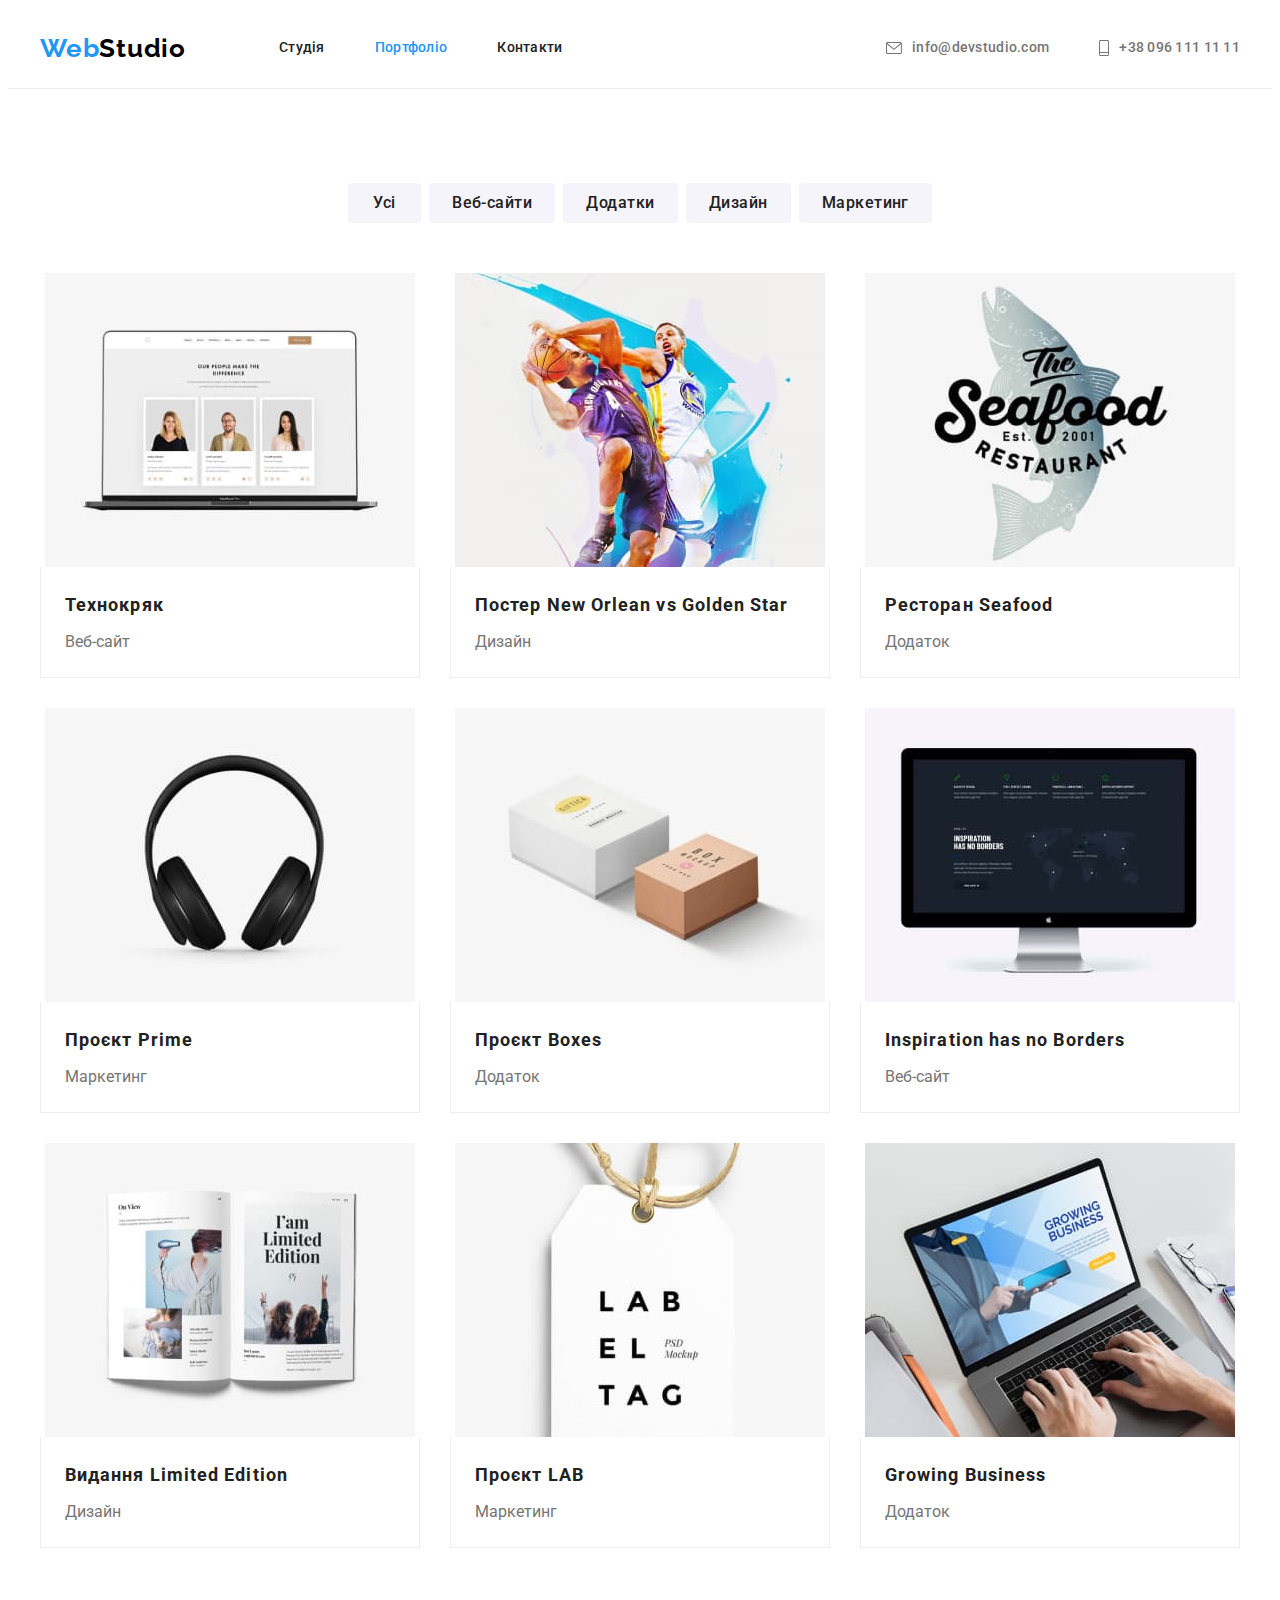
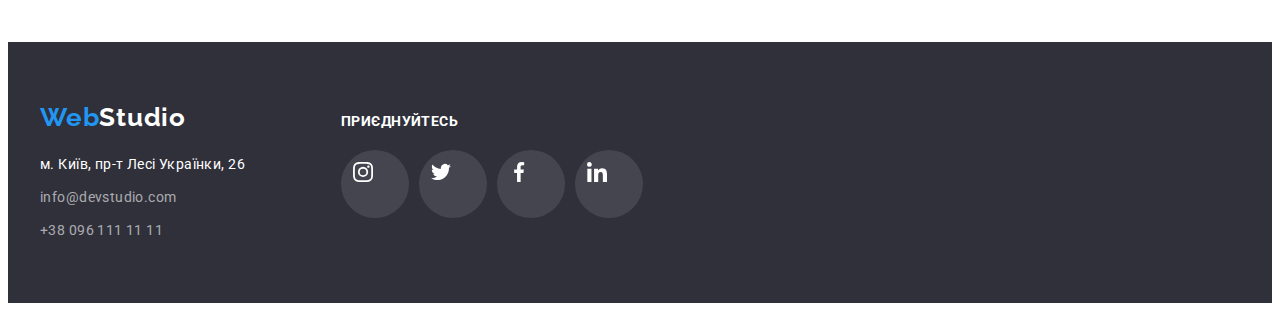
==== portfolio.html @ f021fdc1 "Added initial files" ====
<!DOCTYPE html>
<html lang="uk">
  <head>
    <meta charset="UTF-8" />
    <meta http-equiv="X-UA-Compatible" content="IE=edge" />
    <meta name="viewport" content="width=device-width, initial-scale=1.0" />
    <title>Portfolio</title>
    <link rel="preconnect" href="https://fonts.googleapis.com" />
    <link rel="preconnect" href="https://fonts.gstatic.com" crossorigin />
    <link
      href="https://fonts.googleapis.com/css2?family=Raleway:wght@700&family=Roboto:wght@400;500;700;900&display=swap"
      rel="stylesheet"
    />
    <link
      rel="stylesheet"
      href="https://cdnjs.cloudflare.com/ajax/libs/modern-normalize/1.1.0/modern-normalize.min.css"
      integrity="sha512-wpPYUAdjBVSE4KJnH1VR1HeZfpl1ub8YT/NKx4PuQ5NmX2tKuGu6U/JRp5y+Y8XG2tV+wKQpNHVUX03MfMFn9Q=="
      crossorigin="anonymous"
      referrerpolicy="no-referrer"
    />
    <link rel="stylesheet" href="./css/styles.css" />
  </head>
  <body>
    <header class="site-header">
      <div class="container">
        <nav class="site-navigation">
          <a href="./index.html" class="main-logo-header"
            ><span class="logo-part">Web</span>Studio</a
          >
          <ul class="site-nav list">
            <li class="item"><a href="./index.html" class="link">Студія</a></li>
            <li class="item"><a href="./portfolio.html" class="link current-page">Портфоліо</a></li>
            <li class="item"><a href="#" class="link">Контакти</a></li>
          </ul>
        </nav>
        <ul class="site-contacts list">
          <li class="item">
            <a href="mailto:info@devstudio.com" class="link">
              <svg class="site-contacts-envelope-icon">
                <use href="./images/icons.svg#envelope"></use>
              </svg>
              info@devstudio.com</a
            >
          </li>
          <li class="item">
            <a href="tel:+380961111111" class="link">
              <svg class="site-contacts-phone-icon">
                <use href="./images/icons.svg#mobile-phone"></use>
              </svg>
              +38 096 111 11 11</a
            >
          </li>
        </ul>
      </div>
    </header>
    <main>
      <section class="filter-with-samples section">
        <div class="container">
          <!-- Цей заголовок приховаємо -->
          <h1 class="visually-hidden">Приклади наших робіт</h1>
          <ul class="site-filter list">
            <li class="item"><button type="button" class="button">Усі</button></li>
            <li class="item"><button type="button" class="button">Веб-сайти</button></li>
            <li class="item"><button type="button" class="button">Додатки</button></li>
            <li class="item"><button type="button" class="button">Дизайн</button></li>
            <li class="item"><button type="button" class="button">Маркетинг</button></li>
          </ul>
          <ul class="work-samples list">
            <li class="list-item">
              <img
                src="./images/technokriak.jpg"
                alt="Веб-сайт"
                width="370"
                height="294"
                class="image"
              />
              <div class="text-item">
                <h2 class="title heading">Технокряк</h2>
                <p class="text">Веб-сайт</p>
              </div>
            </li>
            <li class="list-item">
              <img
                src="./images/poster.jpg"
                alt="Постер з баскетболістами"
                width="370"
                height="294"
                class="image"
              />
              <div class="text-item">
                <h2 class="title heading">
                  Постер <span lang="en">New Orlean vs Golden Star</span>
                </h2>
                <p class="text">Дизайн</p>
              </div>
            </li>
            <li class="list-item">
              <img
                src="./images/restaurant.jpg"
                alt="Логотип ресторану"
                width="370"
                height="294"
                class="image"
              />
              <div class="text-item">
                <h2 class="title heading">Ресторан <span lang="en">Seafood</span></h2>
                <p class="text">Додаток</p>
              </div>
            </li>
            <li class="list-item">
              <img
                src="./images/headphones.jpg"
                alt="Навушники"
                width="370"
                height="294"
                class="image"
              />
              <div class="text-item">
                <h2 class="title heading">Проєкт <span lang="en">Prime</span></h2>
                <p class="text">Маркетинг</p>
              </div>
            </li>
            <li class="list-item">
              <img src="./images/boxes.jpg" alt="Коробки" width="370" height="294" class="image" />
              <div class="text-item">
                <h2 class="title heading">Проєкт <span lang="en">Boxes</span></h2>
                <p class="text">Додаток</p>
              </div>
            </li>
            <li class="list-item">
              <img
                src="./images/inspiration-has-no-borders.jpg"
                alt="Веб сайт"
                width="370"
                height="294"
                class="image"
              />
              <div class="text-item">
                <h2 class="title heading" lang="en">Inspiration has no Borders</h2>
                <p class="text">Веб-сайт</p>
              </div>
            </li>
            <li class="list-item">
              <img
                src="./images/publication.jpg"
                alt="Видання"
                width="370"
                height="294"
                class="image"
              />
              <div class="text-item">
                <h2 class="title heading">Видання <span lang="en">Limited Edition</span></h2>
                <p class="text">Дизайн</p>
              </div>
            </li>
            <li class="list-item">
              <img
                src="./images/project.jpg"
                alt="Етикетка"
                width="370"
                height="294"
                class="image"
              />
              <div class="text-item">
                <h2 class="title heading">Проєкт <span lang="en">LAB</span></h2>
                <p class="text">Маркетинг</p>
              </div>
            </li>
            <li class="list-item">
              <img
                src="./images/growing-business.jpg"
                alt="Додаток"
                width="370"
                height="294"
                class="image"
              />
              <div class="text-item">
                <h2 class="title heading" lang="en">Growing Business</h2>
                <p class="text">Додаток</p>
              </div>
            </li>
          </ul>
        </div>
      </section>
    </main>
    <footer class="site-footer">
      <div class="container">
        <div class="footer-logo-and-adress">
          <a href="./index.html" class="main-logo-footer"
            ><span class="logo-part">Web</span>Studio</a
          >
          <address class="company-address address">
            <p class="exact-address text item">м. Київ, пр-т Лесі Українки, 26</p>
            <ul class="list">
              <li class="item">
                <a href="mailto:info@devstudio.com" class="link">info@devstudio.com</a>
              </li>
              <li class="item"><a href="tel:+380961111111" class="link">+38 096 111 11 11</a></li>
            </ul>
          </address>
        </div>
        <div class="footer-social-networks">
          <p class="social-networks-text text">Приєднуйтесь</p>
          <ul class="list social-networks">
            <li>
              <a href="#" class="social-netw-link footer">
                <svg class="social-netw-icon">
                  <use href="./images/icons.svg#instagram"></use>
                </svg>
              </a>
            </li>
            <li>
              <a href="#" class="social-netw-link footer">
                <svg class="social-netw-icon">
                  <use href="./images/icons.svg#twitter"></use>
                </svg>
              </a>
            </li>
            <li>
              <a href="#" class="social-netw-link footer">
                <svg class="social-netw-icon">
                  <use href="./images/icons.svg#facebook"></use>
                </svg>
              </a>
            </li>
            <li>
              <a href="#" class="social-netw-link footer">
                <svg class="social-netw-icon">
                  <use href="./images/icons.svg#linkedin"></use>
                </svg>
              </a>
            </li>
          </ul>
        </div>
      </div>
    </footer>
  </body>
</html>
---- css/styles.css ----
/* Color palette */
/* Main text color #757575 */
/* Secondary text color #212121 */
/* Accent #2196F3 */
:root {
  --main-text-color: #757575;
  --secondary-text-color: #212121;
  --accent-color: #2196f3;
  --white-color: #ffffff;
  --black-color: #000000;
  --secondary-background-color: #2f303a;
  --tertiary-background-color: #f5f4fa;
}

/* Index */

/* Body */

body {
  background-color: var(--white-color);
  color: var(--main-text-color);
  font-family: 'Roboto', sans-serif;
}

/* Reseting margin and padding for headings, paragraphs and lists*/

.list,
.text,
.heading {
  margin: 0;
  padding: 0;
}

/* Container */

.container {
  width: 1200px;
  padding: 0 15px;
  margin: 0 auto;
  /* outline: 2px solid skyblue; */
}

/* Visually hidden items */

.visually-hidden {
  position: absolute;
  width: 1px;
  height: 1px;
  margin: -1px;
  padding: 0;
  overflow: hidden;
  border: 0;
  clip: rect(0 0 0 0);
}

.section {
  padding-top: 94px;
  padding-bottom: 94px;
}

.list {
  list-style: none;
}

/* Logo */

.main-logo-header,
.main-logo-footer {
  color: var(--black-color);
  text-decoration: none;
  font-family: 'Raleway', sans-serif;
  font-size: 26px;
  font-weight: 700;
  line-height: 1.19;
  letter-spacing: 0.03em;
}

.main-logo-header {
  margin-right: 93px;
}

.logo-part {
  color: var(--accent-color);
}

/* Header */
.site-header {
  border-bottom: 1px solid #ececec;
}

.site-header .container {
  display: flex;
  align-items: center;
}

.site-navigation {
  display: flex;
  align-items: center;
}

.site-header .list {
  display: flex;
  font-weight: 500;
  font-size: 14px;
  line-height: 1.14;
  letter-spacing: 0.02em;
}

.site-header .item:not(:last-child) {
  margin-right: 50px;
}

.site-header .link:hover,
.site-header .link:focus {
  color: var(--accent-color);
}

.site-nav .link {
  display: block;
  padding-top: 32px;
  padding-bottom: 32px;
  color: var(--secondary-text-color);
  text-decoration: none;
}

.site-contacts {
  margin-left: auto;
}

.site-contacts .link {
  display: flex;
  align-items: center;
  padding-top: 32px;
  padding-bottom: 32px;
  color: var(--main-text-color);
  text-decoration: none;
}

.site-contacts-envelope-icon {
  display: block;
  margin-right: 10px;
  width: 16px;
  height: 12px;
  fill: currentColor;
}

.site-contacts-phone-icon {
  display: block;
  margin-right: 10px;
  width: 10px;
  height: 16px;
  fill: currentColor;
}

/* Hero */

.hero {
  max-width: 1600px;
  height: 600px;
  margin-left: auto;
  margin-right: auto;
  background-image: linear-gradient(rgba(47, 48, 58, 0.4), rgba(47, 48, 58, 0.4)),
    url('../images/hero-bgi.jpg');
  background-repeat: no-repeat;
  background-position: center;
  /* background-color: var(--secondary-background-color); */
  text-align: center;
  padding-top: 200px;
  padding-bottom: 200px;
}

.hero-title {
  width: 696px;
  margin: auto;
  margin-bottom: 30px;
  color: var(--white-color);
  font-weight: 900;
  font-size: 44px;
  line-height: 1.36;
  letter-spacing: 0.06em;
  text-transform: uppercase;
}

.hero-btn {
  padding: 10px 32px;
  border-radius: 4px;
  border: 1px solid transparent;
  box-shadow: 0px 4px 4px rgba(0, 0, 0, 0.15);
  color: var(--white-color);
  background-color: var(--accent-color);
  font-family: inherit;
  font-weight: 700;
  font-size: 16px;
  line-height: 1.88;
  letter-spacing: 0.06em;
  cursor: pointer;
}

/* For every title */

.title {
  color: var(--secondary-text-color);
  font-weight: 700;
  text-align: center;
}

/* Company characteristics section */
.company-characteristics.section {
  padding-bottom: 0;
}

.company-characteristics .list {
  display: flex;
}

.company-characteristics .item {
  width: 270px;
}

.company-characteristics .item:not(:last-child) {
  margin-right: 30px;
}

.company-characteristics .title {
  margin-bottom: 10px;
  font-size: 14px;
  line-height: 1.14;
  text-transform: uppercase;
  text-align: left;
  letter-spacing: 0.03em;
}

.company-characteristics .text {
  font-size: 14px;
  line-height: 1.71;
  letter-spacing: 0.03em;
}

.thumb {
  padding: 25px 100px;
  margin-bottom: 30px;
  border-radius: 4px;
  background-color: var(--tertiary-background-color);
}

.characteristics-icon {
  display: block;
  height: 70px;
  width: 70px;
}

/* Company activities section */

.company-activities .list {
  display: flex;
}

.company-activities .image {
  display: block;
}

.company-activities .item:not(:last-child) {
  margin-right: 30px;
}

.company-activities .title {
  margin-bottom: 50px;
  font-size: 36px;
  line-height: 1.17;
  letter-spacing: 0.03em;
}

/* Company team section */

.company-team {
  background-color: var(--tertiary-background-color);
}

.company-team .list {
  display: flex;
}

.company-team .main-title {
  margin-bottom: 50px;
  color: var(--secondary-text-color);
  font-weight: 700;
  font-size: 36px;
  line-height: 1.17;
  text-align: center;
  letter-spacing: 0.03em;
}

.company-team .title {
  margin-bottom: 10px;
  font-weight: 500;
  font-size: 16px;
  line-height: 1.19;
  letter-spacing: 0.03em;
}

.company-team .text {
  margin-bottom: 16px;
  line-height: 1.19;
  text-align: center;
  letter-spacing: 0.03em;
}

.company-team .list-item {
  width: calc((100% - 90px) / 4);
  background-color: var(--white-color);
  border-radius: 0px 0px 4px 4px;
  box-shadow: 0px 1px 3px rgba(0, 0, 0, 0.12), 0px 1px 1px rgba(0, 0, 0, 0.14),
    0px 2px 1px rgba(0, 0, 0, 0.2);
}

.company-team .list-item:not(:last-child) {
  margin-right: 30px;
  background-color: var(--white-color);
}

.company-team .image {
  display: block;
}

.company-team .text-item {
  padding-top: 30px;
  padding-bottom: 30px;
}

/* Social networks */

.social-networks {
  display: flex;
  column-gap: 10px;
  justify-content: center;
}

.social-netw-link {
  display: block;
  height: 44px;
  width: 44px;
  padding: 12px;
  border-radius: 50%;
  color: var(--main-text-color);
}

.social-netw-link.footer {
  background-color: rgba(255, 255, 255, 0.1);
  color: var(--white-color);
}

.social-netw-link:hover,
.social-netw-link:focus {
  color: var(--white-color);
  background-color: var(--accent-color);
}

.social-netw-icon {
  display: block;
  height: 20px;
  width: 20px;
  fill: currentColor;
}

/* Constant partners section */

.constant-partners .title {
  margin-bottom: 50px;
  font-size: 36px;
  line-height: 1.17;
  letter-spacing: 0.03em;
}

.constant-partners .list {
  display: flex;
  column-gap: 30px;
}

.company-partners-link {
  display: block;
  width: 170px;
  height: 92px;
  padding: 16px 32px;
  border: 1px solid #afb1b8;
  border-radius: 4px;
  color: var(--main-text-color);
}

.company-partners-link:hover,
.company-partners-link:focus {
  border: 1px solid var(--accent-color);
  color: var(--accent-color);
}

.company-partners-logo-icon {
  display: block;
  width: 106px;
  height: 60px;
  fill: currentColor;
}

/* Footer */

.site-footer .container {
  display: flex;
  align-items: baseline;
  column-gap: 70px;
}

.main-logo-footer {
  display: block;
  margin-bottom: 20px;
  color: var(--white-color);
}

.site-footer {
  padding-top: 60px;
  padding-bottom: 60px;
  background-color: var(--secondary-background-color);
}

.company-address .link:hover,
.company-address .link:focus {
  color: var(--accent-color);
}

.company-address {
  width: 231px;
  font-style: normal;
  font-size: 14px;
  line-height: 1.71;
  letter-spacing: 0.03em;
}

.company-address .item {
  display: block;
}

.company-address .item:not(:last-child) {
  margin-bottom: 9px;
}

.company-address .link {
  color: rgba(255, 255, 255, 0.6);
  text-decoration: none;
}

.company-address .exact-address {
  color: var(--white-color);
}

.social-networks-text {
  margin-bottom: 20px;
  font-size: 14px;
  font-weight: 700;
  line-height: 1.14;
  letter-spacing: 0.03em;
  text-transform: uppercase;
  color: var(--white-color);
}

/* Portfolio */

.filter-with-samples .list {
  display: flex;
}

/* Fiter buttons */

.site-filter {
  justify-content: center;
  margin-bottom: 50px;
}

.site-filter .item:not(:last-child) {
  margin-right: 8px;
}

.site-filter .button {
  padding: 6px 22px;
  min-width: 73px;
  background-color: var(--tertiary-background-color);
  color: var(--secondary-text-color);
  border: 1px solid transparent;
  border-radius: 4px;
  font-family: inherit;
  font-weight: 500;
  font-size: 16px;
  line-height: 1.63;
  text-align: center;
  letter-spacing: 0.03em;
  cursor: pointer;
}

.site-filter .button:hover,
.site-filter .button:focus {
  background-color: var(--accent-color);
  box-shadow: 0px 3px 1px rgba(0, 0, 0, 0.1), 0px 1px 2px rgba(0, 0, 0, 0.08),
    0px 2px 2px rgba(0, 0, 0, 0.12);
  color: var(--white-color);
}

/* Work samples */
.work-samples {
  flex-wrap: wrap;
}

.work-samples .list-item {
  width: calc(((100% - 2 * 30px) / 3));
  background-color: var(--white-color);
}

.work-samples .list-item:not(:nth-child(3n)) {
  margin-right: 30px;
}

.work-samples .list-item:not(:nth-last-child(-n + 3)) {
  margin-bottom: 30px;
}

.work-samples .list-item:hover {
  box-shadow: 0px 1px 1px rgba(0, 0, 0, 0.12), 0px 4px 4px rgba(0, 0, 0, 0.06),
    1px 4px 6px rgba(0, 0, 0, 0.16);
}

.work-samples .title {
  margin-bottom: 4px;
  font-size: 18px;
  line-height: 2;
  letter-spacing: 0.06em;
  text-align: left;
}

.work-samples .text-item {
  padding: 20px 24px;
  border-right: 1px solid #eeeeee;
  border-left: 1px solid #eeeeee;
  border-bottom: 1px solid #eeeeee;
}

.work-samples .image {
  display: block;
  margin-left: auto;
  margin-right: auto;
}

.work-samples .text {
  line-height: 1.88;
}

/* Current page colorizing */

.site-nav .current-page {
  color: var(--accent-color);
}
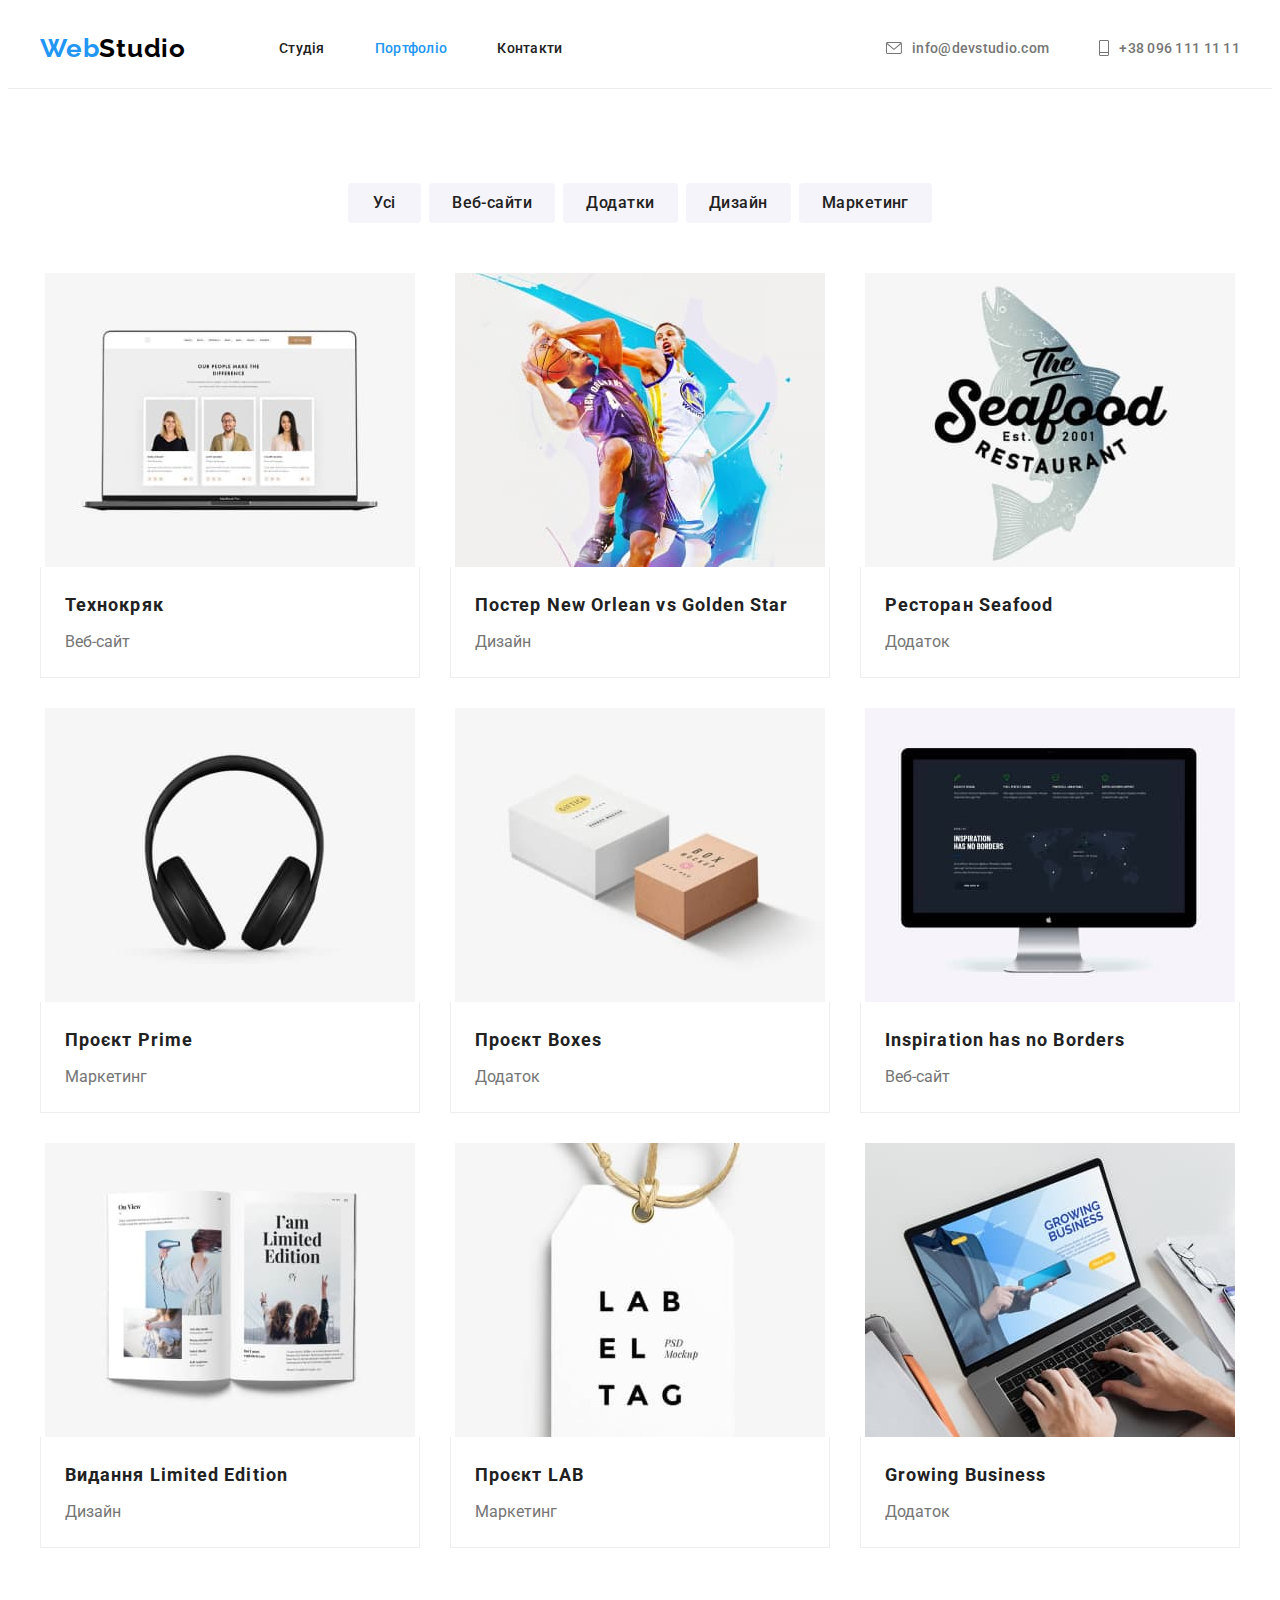
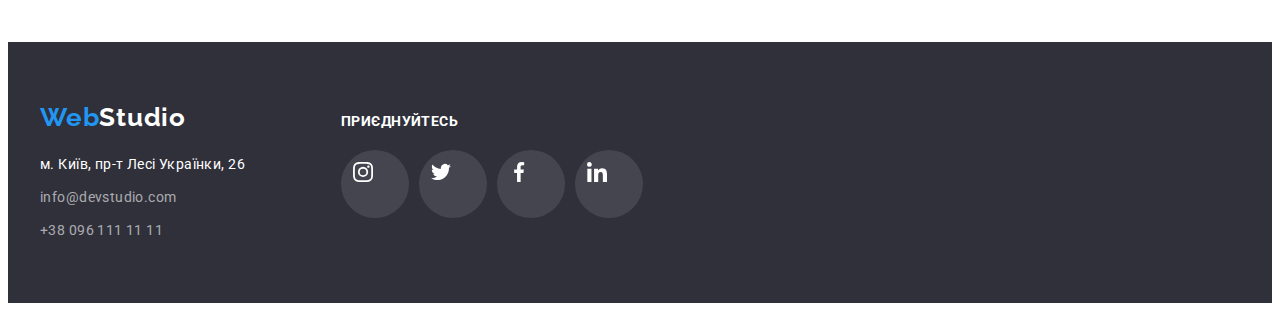
==== commit be708616: "Made in CSS only one selector and added additional classes" ====
--- a/portfolio.html
+++ b/portfolio.html
@@ -22,28 +22,38 @@
   </head>
   <body>
     <header class="site-header">
-      <div class="container">
+      <div class="container site-header-container">
         <nav class="site-navigation">
           <a href="./index.html" class="main-logo-header"
             ><span class="logo-part">Web</span>Studio</a
           >
-          <ul class="site-nav list">
-            <li class="item"><a href="./index.html" class="link">Студія</a></li>
-            <li class="item"><a href="./portfolio.html" class="link current-page">Портфоліо</a></li>
-            <li class="item"><a href="#" class="link">Контакти</a></li>
+          <ul class="list site-header-list">
+            <li class="site-header-item">
+              <a href="./index.html" class="link site-header-nav-link site-header-link">Студія</a>
+            </li>
+            <li class="site-header-item">
+              <a
+                href="./portfolio.html"
+                class="link site-header-nav-link site-header-link current-page"
+                >Портфоліо</a
+              >
+            </li>
+            <li class="site-header-item">
+              <a href="#" class="link site-header-nav-link site-header-link">Контакти</a>
+            </li>
           </ul>
         </nav>
-        <ul class="site-contacts list">
-          <li class="item">
-            <a href="mailto:info@devstudio.com" class="link">
+        <ul class="site-contacts list site-header-list">
+          <li class="site-header-item">
+            <a href="mailto:info@devstudio.com" class="link site-contacts-link site-header-link">
               <svg class="site-contacts-envelope-icon">
                 <use href="./images/icons.svg#envelope"></use>
               </svg>
               info@devstudio.com</a
             >
           </li>
-          <li class="item">
-            <a href="tel:+380961111111" class="link">
+          <li class="site-header-item">
+            <a href="tel:+380961111111" class="link site-contacts-link site-header-link">
               <svg class="site-contacts-phone-icon">
                 <use href="./images/icons.svg#mobile-phone"></use>
               </svg>
@@ -59,124 +69,148 @@
           <!-- Цей заголовок приховаємо -->
           <h1 class="visually-hidden">Приклади наших робіт</h1>
           <ul class="site-filter list">
-            <li class="item"><button type="button" class="button">Усі</button></li>
-            <li class="item"><button type="button" class="button">Веб-сайти</button></li>
-            <li class="item"><button type="button" class="button">Додатки</button></li>
-            <li class="item"><button type="button" class="button">Дизайн</button></li>
-            <li class="item"><button type="button" class="button">Маркетинг</button></li>
+            <li><button type="button" class="button site-filter-button">Усі</button></li>
+            <li class="site-filter-item">
+              <button type="button" class="button site-filter-button">Веб-сайти</button>
+            </li>
+            <li class="site-filter-item">
+              <button type="button" class="button site-filter-button">Додатки</button>
+            </li>
+            <li class="site-filter-item">
+              <button type="button" class="button site-filter-button">Дизайн</button>
+            </li>
+            <li class="site-filter-item">
+              <button type="button" class="button site-filter-button">Маркетинг</button>
+            </li>
           </ul>
           <ul class="work-samples list">
-            <li class="list-item">
+            <li class="work-samples-list-item">
               <img
                 src="./images/technokriak.jpg"
                 alt="Веб-сайт"
                 width="370"
                 height="294"
-                class="image"
-              />
-              <div class="text-item">
-                <h2 class="title heading">Технокряк</h2>
-                <p class="text">Веб-сайт</p>
-              </div>
-            </li>
-            <li class="list-item">
+                class="image work-samples-image"
+              />
+              <div class="work-samples-text-item">
+                <h2 class="title heading work-samples-title">Технокряк</h2>
+                <p class="text work-samples-text">Веб-сайт</p>
+              </div>
+            </li>
+            <li class="work-samples-list-item">
               <img
                 src="./images/poster.jpg"
                 alt="Постер з баскетболістами"
                 width="370"
                 height="294"
-                class="image"
-              />
-              <div class="text-item">
-                <h2 class="title heading">
+                class="image work-samples-image"
+              />
+              <div class="work-samples-text-item">
+                <h2 class="title heading work-samples-title">
                   Постер <span lang="en">New Orlean vs Golden Star</span>
                 </h2>
-                <p class="text">Дизайн</p>
-              </div>
-            </li>
-            <li class="list-item">
+                <p class="text work-samples-text">Дизайн</p>
+              </div>
+            </li>
+            <li class="work-samples-list-item">
               <img
                 src="./images/restaurant.jpg"
                 alt="Логотип ресторану"
                 width="370"
                 height="294"
-                class="image"
-              />
-              <div class="text-item">
-                <h2 class="title heading">Ресторан <span lang="en">Seafood</span></h2>
-                <p class="text">Додаток</p>
-              </div>
-            </li>
-            <li class="list-item">
+                class="image work-samples-image"
+              />
+              <div class="work-samples-text-item">
+                <h2 class="title heading work-samples-title">
+                  Ресторан <span lang="en">Seafood</span>
+                </h2>
+                <p class="text work-samples-text">Додаток</p>
+              </div>
+            </li>
+            <li class="work-samples-list-item">
               <img
                 src="./images/headphones.jpg"
                 alt="Навушники"
                 width="370"
                 height="294"
-                class="image"
-              />
-              <div class="text-item">
-                <h2 class="title heading">Проєкт <span lang="en">Prime</span></h2>
-                <p class="text">Маркетинг</p>
-              </div>
-            </li>
-            <li class="list-item">
-              <img src="./images/boxes.jpg" alt="Коробки" width="370" height="294" class="image" />
-              <div class="text-item">
-                <h2 class="title heading">Проєкт <span lang="en">Boxes</span></h2>
-                <p class="text">Додаток</p>
-              </div>
-            </li>
-            <li class="list-item">
+                class="image work-samples-image"
+              />
+              <div class="work-samples-text-item">
+                <h2 class="title heading work-samples-title">
+                  Проєкт <span lang="en">Prime</span>
+                </h2>
+                <p class="text work-samples-text">Маркетинг</p>
+              </div>
+            </li>
+            <li class="work-samples-list-item">
+              <img
+                src="./images/boxes.jpg"
+                alt="Коробки"
+                width="370"
+                height="294"
+                class="image work-samples-image"
+              />
+              <div class="work-samples-text-item">
+                <h2 class="title heading work-samples-title">
+                  Проєкт <span lang="en">Boxes</span>
+                </h2>
+                <p class="text work-samples-text">Додаток</p>
+              </div>
+            </li>
+            <li class="work-samples-list-item">
               <img
                 src="./images/inspiration-has-no-borders.jpg"
                 alt="Веб сайт"
                 width="370"
                 height="294"
-                class="image"
-              />
-              <div class="text-item">
-                <h2 class="title heading" lang="en">Inspiration has no Borders</h2>
-                <p class="text">Веб-сайт</p>
-              </div>
-            </li>
-            <li class="list-item">
+                class="image work-samples-image"
+              />
+              <div class="work-samples-text-item">
+                <h2 class="title heading work-samples-title" lang="en">
+                  Inspiration has no Borders
+                </h2>
+                <p class="text work-samples-text">Веб-сайт</p>
+              </div>
+            </li>
+            <li class="work-samples-list-item">
               <img
                 src="./images/publication.jpg"
                 alt="Видання"
                 width="370"
                 height="294"
-                class="image"
-              />
-              <div class="text-item">
-                <h2 class="title heading">Видання <span lang="en">Limited Edition</span></h2>
-                <p class="text">Дизайн</p>
-              </div>
-            </li>
-            <li class="list-item">
+                class="image work-samples-image"
+              />
+              <div class="work-samples-text-item">
+                <h2 class="title heading work-samples-title">
+                  Видання <span lang="en">Limited Edition</span>
+                </h2>
+                <p class="text work-samples-text">Дизайн</p>
+              </div>
+            </li>
+            <li class="work-samples-list-item">
               <img
                 src="./images/project.jpg"
                 alt="Етикетка"
                 width="370"
                 height="294"
-                class="image"
-              />
-              <div class="text-item">
-                <h2 class="title heading">Проєкт <span lang="en">LAB</span></h2>
-                <p class="text">Маркетинг</p>
-              </div>
-            </li>
-            <li class="list-item">
+                class="image work-samples-image"
+              />
+              <div class="work-samples-text-item">
+                <h2 class="title heading work-samples-title">Проєкт <span lang="en">LAB</span></h2>
+                <p class="text work-samples-text">Маркетинг</p>
+              </div>
+            </li>
+            <li class="work-samples-list-item">
               <img
                 src="./images/growing-business.jpg"
                 alt="Додаток"
                 width="370"
                 height="294"
-                class="image"
-              />
-              <div class="text-item">
-                <h2 class="title heading" lang="en">Growing Business</h2>
-                <p class="text">Додаток</p>
+                class="image work-samples-image"
+              />
+              <div class="work-samples-text-item">
+                <h2 class="title heading work-samples-title" lang="en">Growing Business</h2>
+                <p class="text work-samples-text">Додаток</p>
               </div>
             </li>
           </ul>
@@ -184,18 +218,24 @@
       </section>
     </main>
     <footer class="site-footer">
-      <div class="container">
-        <div class="footer-logo-and-adress">
+      <div class="container site-footer-container">
+        <div class="footer-logo-and-address">
           <a href="./index.html" class="main-logo-footer"
             ><span class="logo-part">Web</span>Studio</a
           >
           <address class="company-address address">
-            <p class="exact-address text item">м. Київ, пр-т Лесі Українки, 26</p>
+            <p class="company-address-exact-address text company-address-item">
+              м. Київ, пр-т Лесі Українки, 26
+            </p>
             <ul class="list">
-              <li class="item">
-                <a href="mailto:info@devstudio.com" class="link">info@devstudio.com</a>
+              <li class="company-address-item">
+                <a href="mailto:info@devstudio.com" class="link company-address-link"
+                  >info@devstudio.com</a
+                >
               </li>
-              <li class="item"><a href="tel:+380961111111" class="link">+38 096 111 11 11</a></li>
+              <li class="company-address-item">
+                <a href="tel:+380961111111" class="link company-address-link">+38 096 111 11 11</a>
+              </li>
             </ul>
           </address>
         </div>
@@ -203,28 +243,28 @@
           <p class="social-networks-text text">Приєднуйтесь</p>
           <ul class="list social-networks">
             <li>
-              <a href="#" class="social-netw-link footer">
+              <a href="#" class="social-netw-link social-netw-link-footer">
                 <svg class="social-netw-icon">
                   <use href="./images/icons.svg#instagram"></use>
                 </svg>
               </a>
             </li>
             <li>
-              <a href="#" class="social-netw-link footer">
+              <a href="#" class="social-netw-link social-netw-link-footer">
                 <svg class="social-netw-icon">
                   <use href="./images/icons.svg#twitter"></use>
                 </svg>
               </a>
             </li>
             <li>
-              <a href="#" class="social-netw-link footer">
+              <a href="#" class="social-netw-link social-netw-link-footer">
                 <svg class="social-netw-icon">
                   <use href="./images/icons.svg#facebook"></use>
                 </svg>
               </a>
             </li>
             <li>
-              <a href="#" class="social-netw-link footer">
+              <a href="#" class="social-netw-link social-netw-link-footer">
                 <svg class="social-netw-icon">
                   <use href="./images/icons.svg#linkedin"></use>
                 </svg>
--- a/css/styles.css
+++ b/css/styles.css
@@ -22,13 +22,19 @@
   font-family: 'Roboto', sans-serif;
 }
 
-/* Reseting margin and padding for headings, paragraphs and lists*/
+/* Reseting margin and padding for headings, paragraphs and lists */
 
 .list,
 .text,
 .heading {
   margin: 0;
   padding: 0;
+}
+
+/* Make images display as block */
+
+.image {
+  display: block;
 }
 
 /* Container */
@@ -62,6 +68,14 @@
   list-style: none;
 }
 
+/* For every title */
+
+.title {
+  color: var(--secondary-text-color);
+  font-weight: 700;
+  text-align: center;
+}
+
 /* Logo */
 
 .main-logo-header,
@@ -88,7 +102,7 @@
   border-bottom: 1px solid #ececec;
 }
 
-.site-header .container {
+.site-header-container {
   display: flex;
   align-items: center;
 }
@@ -98,24 +112,21 @@
   align-items: center;
 }
 
-.site-header .list {
-  display: flex;
+.site-header-list {
+  display: flex;
+  column-gap: 50px;
   font-weight: 500;
   font-size: 14px;
-  line-height: 1.14;
+  line-height: 1 14;
   letter-spacing: 0.02em;
 }
 
-.site-header .item:not(:last-child) {
-  margin-right: 50px;
-}
-
-.site-header .link:hover,
-.site-header .link:focus {
+.site-header-link:hover,
+.site-header-link:focus {
   color: var(--accent-color);
 }
 
-.site-nav .link {
+.site-header-nav-link {
   display: block;
   padding-top: 32px;
   padding-bottom: 32px;
@@ -127,7 +138,7 @@
   margin-left: auto;
 }
 
-.site-contacts .link {
+.site-contacts-link {
   display: flex;
   align-items: center;
   padding-top: 32px;
@@ -196,32 +207,21 @@
   cursor: pointer;
 }
 
-/* For every title */
-
-.title {
-  color: var(--secondary-text-color);
-  font-weight: 700;
-  text-align: center;
-}
-
 /* Company characteristics section */
-.company-characteristics.section {
+.company-characteristics-section {
   padding-bottom: 0;
 }
 
-.company-characteristics .list {
-  display: flex;
-}
-
-.company-characteristics .item {
-  width: 270px;
-}
-
-.company-characteristics .item:not(:last-child) {
-  margin-right: 30px;
-}
-
-.company-characteristics .title {
+.company-characteristics-list {
+  display: flex;
+  column-gap: 30px;
+}
+
+.company-characteristics-list-item {
+  width: calc((100% - 3 * 30px) / 4);
+}
+
+.company-characteristics-title {
   margin-bottom: 10px;
   font-size: 14px;
   line-height: 1.14;
@@ -230,20 +230,20 @@
   letter-spacing: 0.03em;
 }
 
-.company-characteristics .text {
+.company-characteristics-text {
   font-size: 14px;
   line-height: 1.71;
   letter-spacing: 0.03em;
 }
 
-.thumb {
+.company-characteristics-thumb {
   padding: 25px 100px;
   margin-bottom: 30px;
   border-radius: 4px;
   background-color: var(--tertiary-background-color);
 }
 
-.characteristics-icon {
+.company-characteristics-icon {
   display: block;
   height: 70px;
   width: 70px;
@@ -251,19 +251,16 @@
 
 /* Company activities section */
 
-.company-activities .list {
-  display: flex;
-}
-
-.company-activities .image {
-  display: block;
-}
-
-.company-activities .item:not(:last-child) {
-  margin-right: 30px;
-}
-
-.company-activities .title {
+.company-activities-list {
+  display: flex;
+  column-gap: 30px;
+}
+
+.company-activities-item {
+  width: calc((100% - 2 * 30px) / 3);
+}
+
+.company-activities-title {
   margin-bottom: 50px;
   font-size: 36px;
   line-height: 1.17;
@@ -276,11 +273,12 @@
   background-color: var(--tertiary-background-color);
 }
 
-.company-team .list {
-  display: flex;
-}
-
-.company-team .main-title {
+.company-team-list {
+  display: flex;
+  column-gap: 30px;
+}
+
+.company-team-main-title {
   margin-bottom: 50px;
   color: var(--secondary-text-color);
   font-weight: 700;
@@ -290,7 +288,7 @@
   letter-spacing: 0.03em;
 }
 
-.company-team .title {
+.company-team-title {
   margin-bottom: 10px;
   font-weight: 500;
   font-size: 16px;
@@ -298,14 +296,14 @@
   letter-spacing: 0.03em;
 }
 
-.company-team .text {
+.company-team-text {
   margin-bottom: 16px;
   line-height: 1.19;
   text-align: center;
   letter-spacing: 0.03em;
 }
 
-.company-team .list-item {
+.company-team-list-item {
   width: calc((100% - 90px) / 4);
   background-color: var(--white-color);
   border-radius: 0px 0px 4px 4px;
@@ -313,16 +311,7 @@
     0px 2px 1px rgba(0, 0, 0, 0.2);
 }
 
-.company-team .list-item:not(:last-child) {
-  margin-right: 30px;
-  background-color: var(--white-color);
-}
-
-.company-team .image {
-  display: block;
-}
-
-.company-team .text-item {
+.company-team-text-item {
   padding-top: 30px;
   padding-bottom: 30px;
 }
@@ -344,7 +333,7 @@
   color: var(--main-text-color);
 }
 
-.social-netw-link.footer {
+.social-netw-link-footer {
   background-color: rgba(255, 255, 255, 0.1);
   color: var(--white-color);
 }
@@ -364,14 +353,14 @@
 
 /* Constant partners section */
 
-.constant-partners .title {
+.constant-partners-title {
   margin-bottom: 50px;
   font-size: 36px;
   line-height: 1.17;
   letter-spacing: 0.03em;
 }
 
-.constant-partners .list {
+.constant-partners-list {
   display: flex;
   column-gap: 30px;
 }
@@ -401,7 +390,7 @@
 
 /* Footer */
 
-.site-footer .container {
+.site-footer-container {
   display: flex;
   align-items: baseline;
   column-gap: 70px;
@@ -419,8 +408,8 @@
   background-color: var(--secondary-background-color);
 }
 
-.company-address .link:hover,
-.company-address .link:focus {
+.company-address-link:hover,
+.company-address-link:focus {
   color: var(--accent-color);
 }
 
@@ -432,20 +421,20 @@
   letter-spacing: 0.03em;
 }
 
-.company-address .item {
-  display: block;
-}
-
-.company-address .item:not(:last-child) {
+.company-address-item {
+  display: block;
+}
+
+.company-address-item:not(:last-child) {
   margin-bottom: 9px;
 }
 
-.company-address .link {
+.company-address-link {
   color: rgba(255, 255, 255, 0.6);
   text-decoration: none;
 }
 
-.company-address .exact-address {
+.company-address-exact-address {
   color: var(--white-color);
 }
 
@@ -461,22 +450,16 @@
 
 /* Portfolio */
 
-.filter-with-samples .list {
-  display: flex;
-}
-
 /* Fiter buttons */
 
 .site-filter {
+  display: flex;
   justify-content: center;
   margin-bottom: 50px;
-}
-
-.site-filter .item:not(:last-child) {
-  margin-right: 8px;
-}
-
-.site-filter .button {
+  column-gap: 8px;
+}
+
+.site-filter-button {
   padding: 6px 22px;
   min-width: 73px;
   background-color: var(--tertiary-background-color);
@@ -492,8 +475,8 @@
   cursor: pointer;
 }
 
-.site-filter .button:hover,
-.site-filter .button:focus {
+.site-filter-button:hover,
+.site-filter-button:focus {
   background-color: var(--accent-color);
   box-shadow: 0px 3px 1px rgba(0, 0, 0, 0.1), 0px 1px 2px rgba(0, 0, 0, 0.08),
     0px 2px 2px rgba(0, 0, 0, 0.12);
@@ -502,28 +485,23 @@
 
 /* Work samples */
 .work-samples {
+  display: flex;
   flex-wrap: wrap;
-}
-
-.work-samples .list-item {
+  column-gap: 30px;
+  row-gap: 30px;
+}
+
+.work-samples-list-item {
   width: calc(((100% - 2 * 30px) / 3));
   background-color: var(--white-color);
 }
 
-.work-samples .list-item:not(:nth-child(3n)) {
-  margin-right: 30px;
-}
-
-.work-samples .list-item:not(:nth-last-child(-n + 3)) {
-  margin-bottom: 30px;
-}
-
-.work-samples .list-item:hover {
+.work-samples-list-item:hover {
   box-shadow: 0px 1px 1px rgba(0, 0, 0, 0.12), 0px 4px 4px rgba(0, 0, 0, 0.06),
     1px 4px 6px rgba(0, 0, 0, 0.16);
 }
 
-.work-samples .title {
+.work-samples-title {
   margin-bottom: 4px;
   font-size: 18px;
   line-height: 2;
@@ -531,25 +509,24 @@
   text-align: left;
 }
 
-.work-samples .text-item {
+.work-samples-text-item {
   padding: 20px 24px;
   border-right: 1px solid #eeeeee;
   border-left: 1px solid #eeeeee;
   border-bottom: 1px solid #eeeeee;
 }
 
-.work-samples .image {
-  display: block;
+.work-samples-image {
   margin-left: auto;
   margin-right: auto;
 }
 
-.work-samples .text {
+.work-samples-text {
   line-height: 1.88;
 }
 
 /* Current page colorizing */
 
-.site-nav .current-page {
+.current-page {
   color: var(--accent-color);
 }
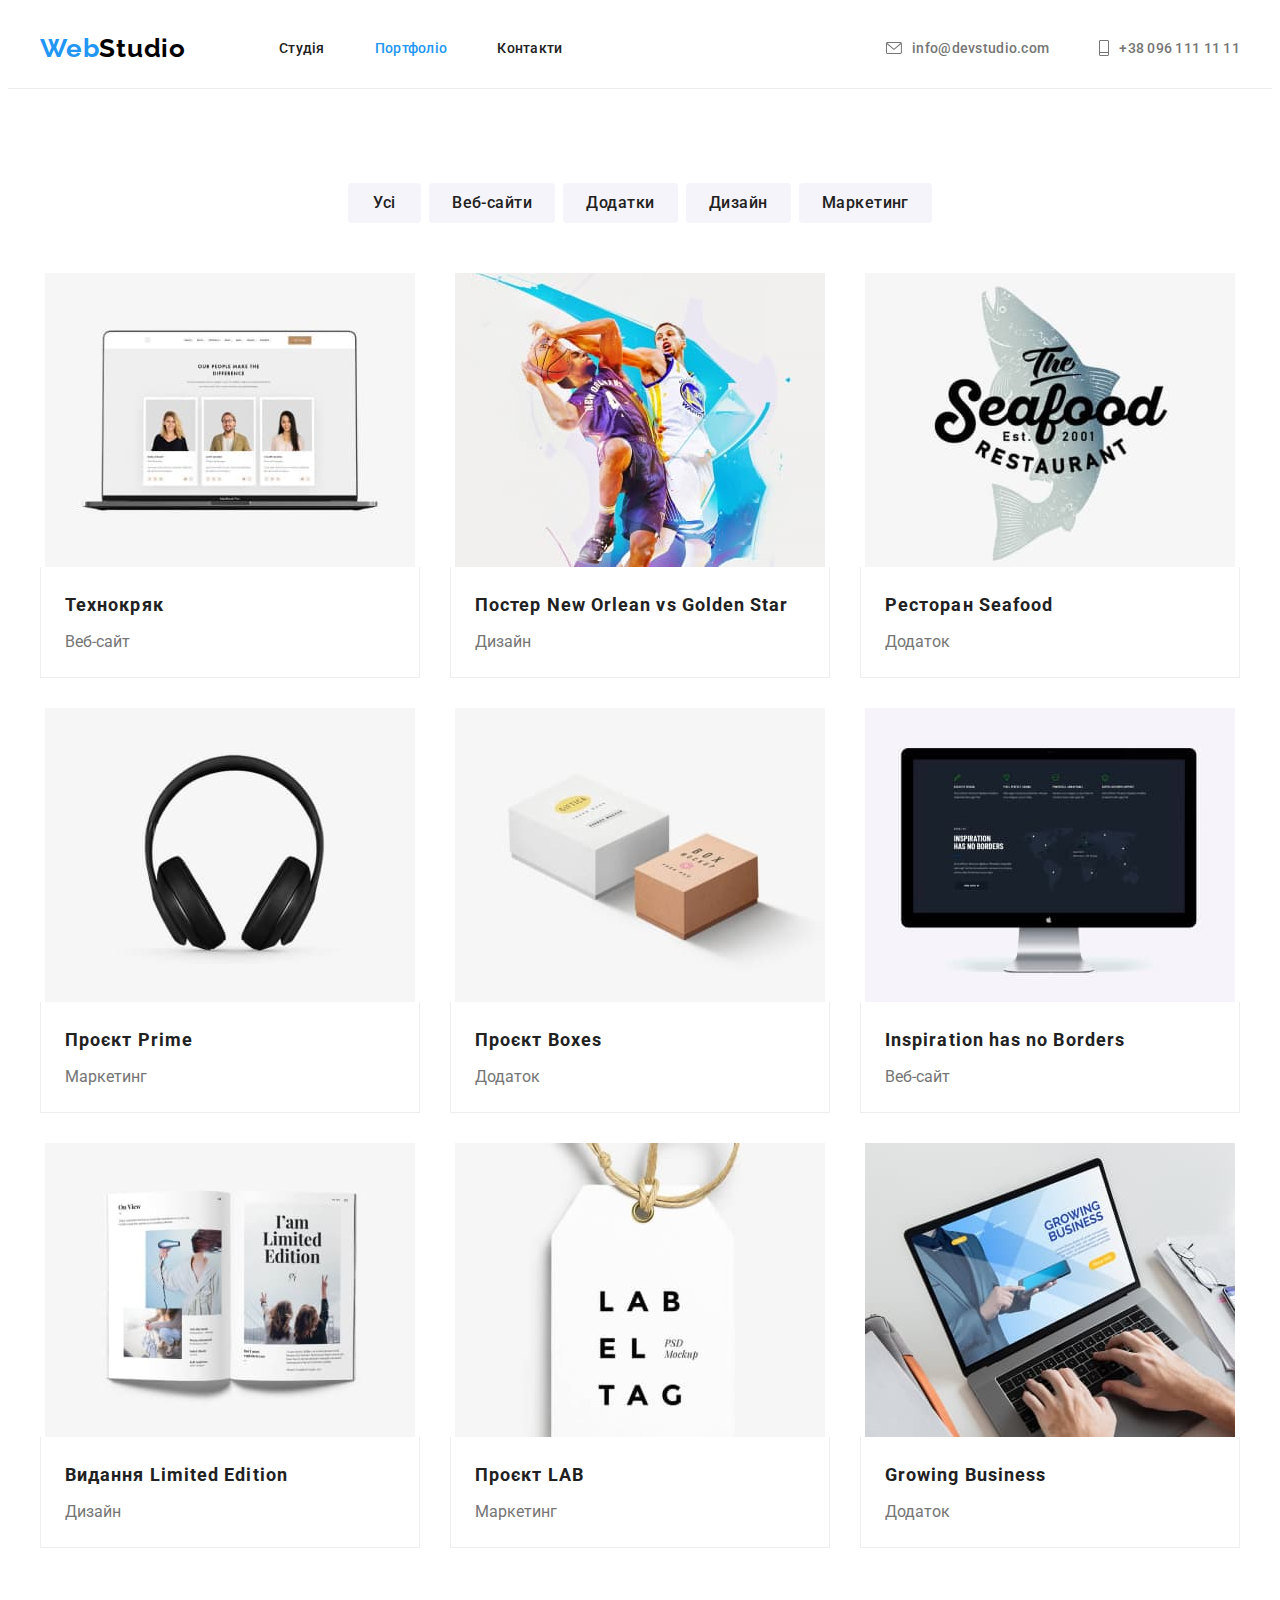
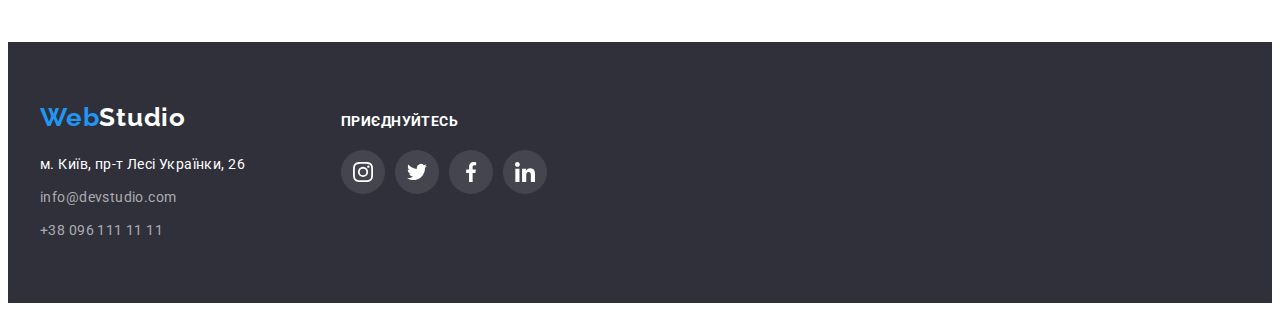
==== commit 6f6a4e0e: "Made positioning of icons with flex" ====
--- a/portfolio.html
+++ b/portfolio.html
@@ -46,7 +46,7 @@
         <ul class="site-contacts list site-header-list">
           <li class="site-header-item">
             <a href="mailto:info@devstudio.com" class="link site-contacts-link site-header-link">
-              <svg class="site-contacts-envelope-icon">
+              <svg class="site-contacts-envelope-icon icon">
                 <use href="./images/icons.svg#envelope"></use>
               </svg>
               info@devstudio.com</a
@@ -54,7 +54,7 @@
           </li>
           <li class="site-header-item">
             <a href="tel:+380961111111" class="link site-contacts-link site-header-link">
-              <svg class="site-contacts-phone-icon">
+              <svg class="site-contacts-phone-icon icon">
                 <use href="./images/icons.svg#mobile-phone"></use>
               </svg>
               +38 096 111 11 11</a
@@ -242,30 +242,30 @@
         <div class="footer-social-networks">
           <p class="social-networks-text text">Приєднуйтесь</p>
           <ul class="list social-networks">
-            <li>
-              <a href="#" class="social-netw-link social-netw-link-footer">
-                <svg class="social-netw-icon">
+            <li class="social-netw-item">
+              <a href="#" class="social-netw-link social-netw-link-footer">
+                <svg class="social-netw-icon icon">
                   <use href="./images/icons.svg#instagram"></use>
                 </svg>
               </a>
             </li>
-            <li>
-              <a href="#" class="social-netw-link social-netw-link-footer">
-                <svg class="social-netw-icon">
+            <li class="social-netw-item">
+              <a href="#" class="social-netw-link social-netw-link-footer">
+                <svg class="social-netw-icon icon">
                   <use href="./images/icons.svg#twitter"></use>
                 </svg>
               </a>
             </li>
-            <li>
-              <a href="#" class="social-netw-link social-netw-link-footer">
-                <svg class="social-netw-icon">
+            <li class="social-netw-item">
+              <a href="#" class="social-netw-link social-netw-link-footer">
+                <svg class="social-netw-icon icon">
                   <use href="./images/icons.svg#facebook"></use>
                 </svg>
               </a>
             </li>
-            <li>
-              <a href="#" class="social-netw-link social-netw-link-footer">
-                <svg class="social-netw-icon">
+            <li class="social-netw-item">
+              <a href="#" class="social-netw-link social-netw-link-footer">
+                <svg class="social-netw-icon icon">
                   <use href="./images/icons.svg#linkedin"></use>
                 </svg>
               </a>
--- a/css/styles.css
+++ b/css/styles.css
@@ -31,9 +31,10 @@
   padding: 0;
 }
 
-/* Make images display as block */
-
-.image {
+/* Make images and icons display as block */
+
+.image,
+.icon {
   display: block;
 }
 
@@ -148,7 +149,6 @@
 }
 
 .site-contacts-envelope-icon {
-  display: block;
   margin-right: 10px;
   width: 16px;
   height: 12px;
@@ -156,7 +156,6 @@
 }
 
 .site-contacts-phone-icon {
-  display: block;
   margin-right: 10px;
   width: 10px;
   height: 16px;
@@ -237,14 +236,16 @@
 }
 
 .company-characteristics-thumb {
-  padding: 25px 100px;
+  display: flex;
+  align-items: center;
+  justify-content: center;
+  height: 120px;
   margin-bottom: 30px;
   border-radius: 4px;
   background-color: var(--tertiary-background-color);
 }
 
 .company-characteristics-icon {
-  display: block;
   height: 70px;
   width: 70px;
 }
@@ -316,6 +317,11 @@
   padding-bottom: 30px;
 }
 
+.social-netw-item {
+  width: 44px;
+  height: 44px;
+}
+
 /* Social networks */
 
 .social-networks {
@@ -325,10 +331,11 @@
 }
 
 .social-netw-link {
-  display: block;
-  height: 44px;
-  width: 44px;
-  padding: 12px;
+  display: flex;
+  align-items: center;
+  justify-content: center;
+  height: 100%;
+  width: 100%;
   border-radius: 50%;
   color: var(--main-text-color);
 }
@@ -345,31 +352,36 @@
 }
 
 .social-netw-icon {
-  display: block;
   height: 20px;
   width: 20px;
   fill: currentColor;
 }
 
-/* Constant partners section */
-
-.constant-partners-title {
+/* Company's constant partners section */
+
+.company-partners-title {
   margin-bottom: 50px;
   font-size: 36px;
   line-height: 1.17;
   letter-spacing: 0.03em;
 }
 
-.constant-partners-list {
+.company-partners-list {
   display: flex;
   column-gap: 30px;
 }
 
-.company-partners-link {
-  display: block;
+.company-partners-list-item {
   width: 170px;
   height: 92px;
-  padding: 16px 32px;
+}
+
+.company-partners-link {
+  display: flex;
+  align-items: center;
+  justify-content: center;
+  width: 100%;
+  height: 100%;
   border: 1px solid #afb1b8;
   border-radius: 4px;
   color: var(--main-text-color);
@@ -382,7 +394,6 @@
 }
 
 .company-partners-logo-icon {
-  display: block;
   width: 106px;
   height: 60px;
   fill: currentColor;
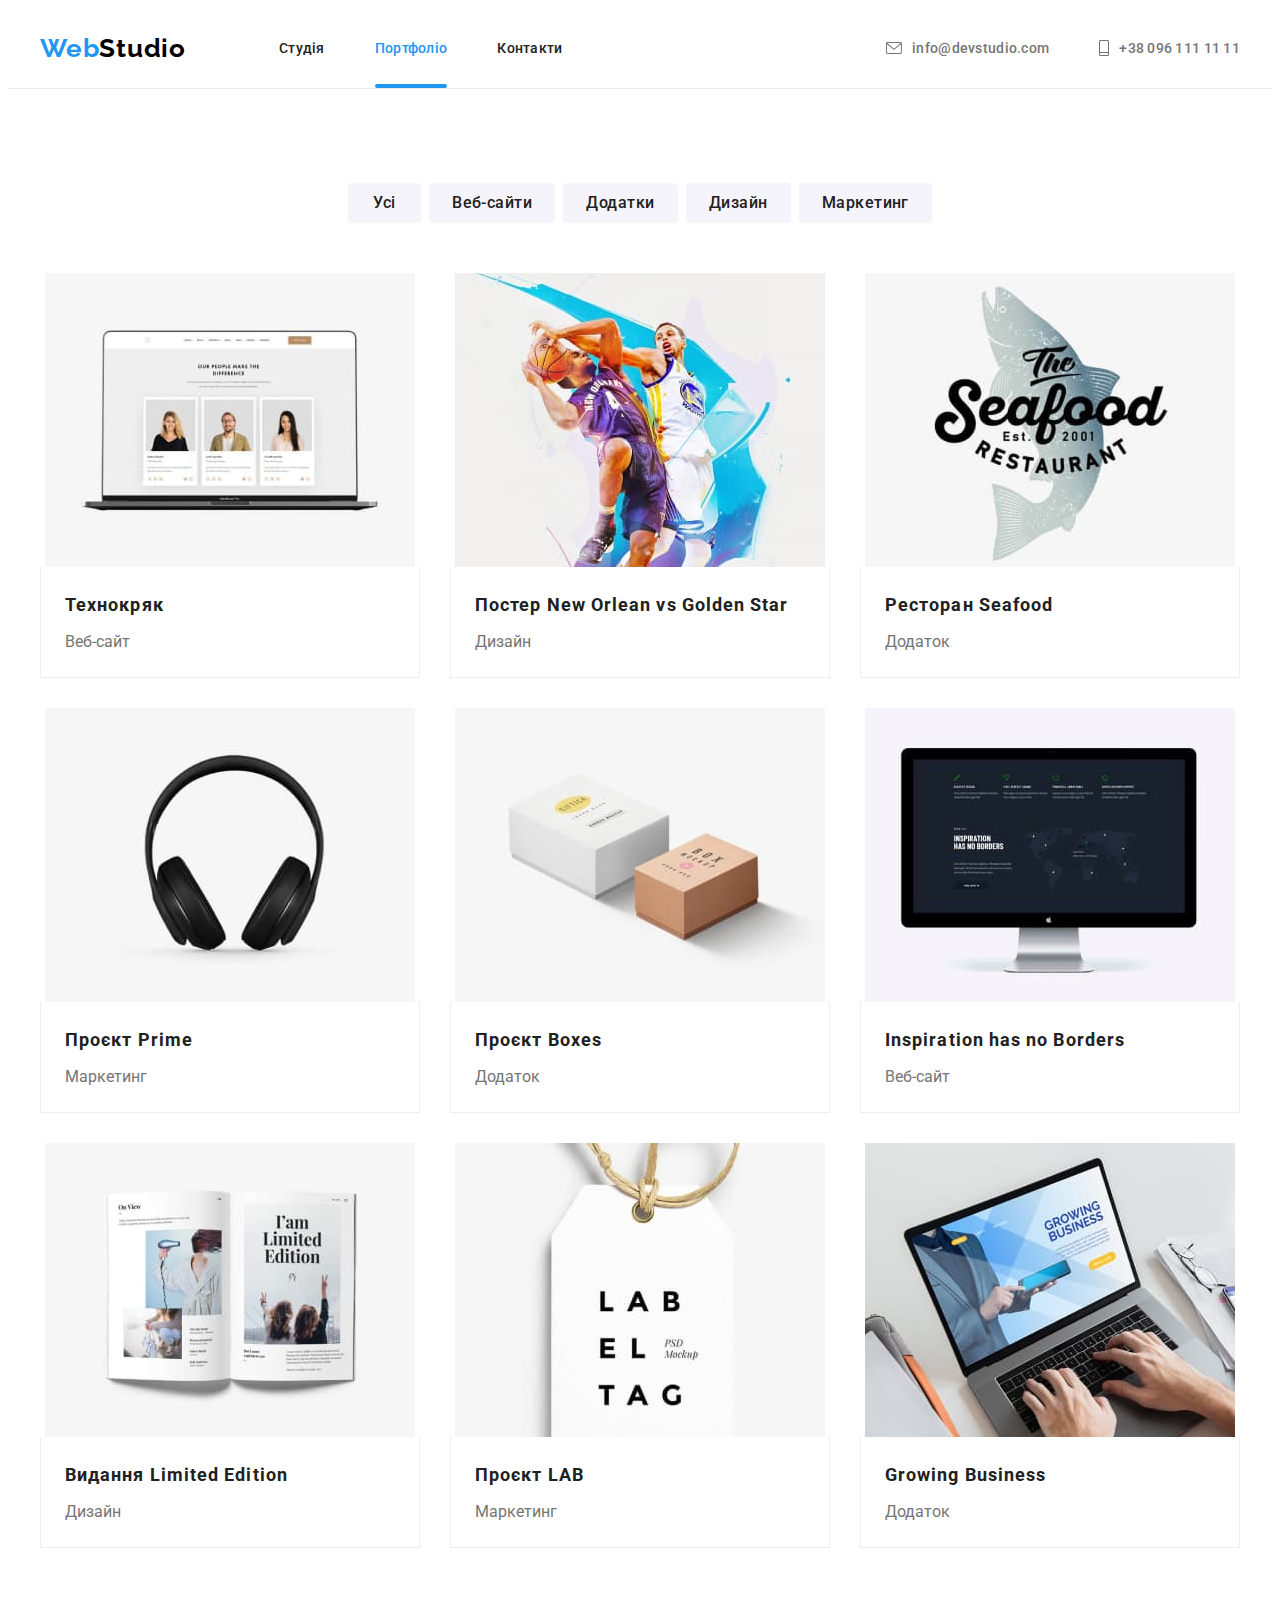
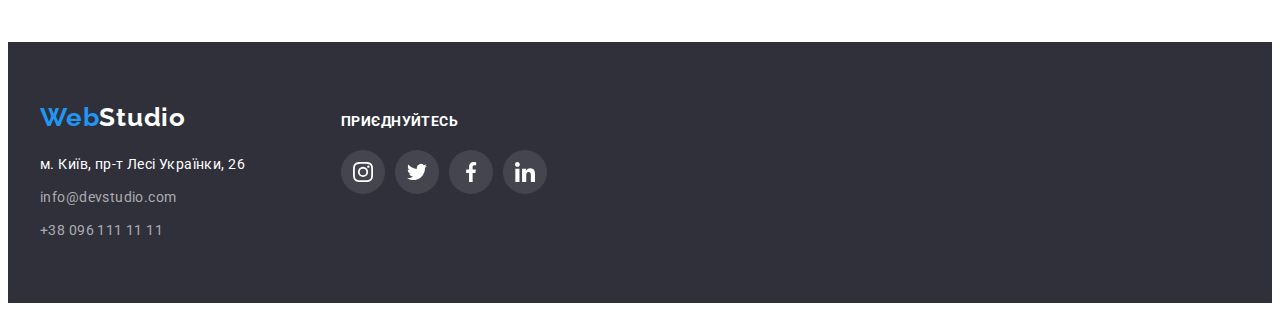
==== commit 3bbe0daf: "Added hover with overlay to portfolio samples" ====
--- a/portfolio.html
+++ b/portfolio.html
@@ -24,7 +24,7 @@
     <header class="site-header">
       <div class="container site-header-container">
         <nav class="site-navigation">
-          <a href="./index.html" class="main-logo-header"
+          <a href="./index.html" class="main-logo-header link"
             ><span class="logo-part">Web</span>Studio</a
           >
           <ul class="list site-header-list">
@@ -85,133 +85,234 @@
           </ul>
           <ul class="work-samples list">
             <li class="work-samples-list-item">
-              <img
-                src="./images/technokriak.jpg"
-                alt="Веб-сайт"
-                width="370"
-                height="294"
-                class="image work-samples-image"
-              />
-              <div class="work-samples-text-item">
-                <h2 class="title heading work-samples-title">Технокряк</h2>
-                <p class="text work-samples-text">Веб-сайт</p>
-              </div>
-            </li>
-            <li class="work-samples-list-item">
-              <img
-                src="./images/poster.jpg"
-                alt="Постер з баскетболістами"
-                width="370"
-                height="294"
-                class="image work-samples-image"
-              />
-              <div class="work-samples-text-item">
-                <h2 class="title heading work-samples-title">
-                  Постер <span lang="en">New Orlean vs Golden Star</span>
-                </h2>
-                <p class="text work-samples-text">Дизайн</p>
-              </div>
-            </li>
-            <li class="work-samples-list-item">
-              <img
-                src="./images/restaurant.jpg"
-                alt="Логотип ресторану"
-                width="370"
-                height="294"
-                class="image work-samples-image"
-              />
-              <div class="work-samples-text-item">
-                <h2 class="title heading work-samples-title">
-                  Ресторан <span lang="en">Seafood</span>
-                </h2>
-                <p class="text work-samples-text">Додаток</p>
-              </div>
-            </li>
-            <li class="work-samples-list-item">
-              <img
-                src="./images/headphones.jpg"
-                alt="Навушники"
-                width="370"
-                height="294"
-                class="image work-samples-image"
-              />
-              <div class="work-samples-text-item">
-                <h2 class="title heading work-samples-title">
-                  Проєкт <span lang="en">Prime</span>
-                </h2>
-                <p class="text work-samples-text">Маркетинг</p>
-              </div>
-            </li>
-            <li class="work-samples-list-item">
-              <img
-                src="./images/boxes.jpg"
-                alt="Коробки"
-                width="370"
-                height="294"
-                class="image work-samples-image"
-              />
-              <div class="work-samples-text-item">
-                <h2 class="title heading work-samples-title">
-                  Проєкт <span lang="en">Boxes</span>
-                </h2>
-                <p class="text work-samples-text">Додаток</p>
-              </div>
-            </li>
-            <li class="work-samples-list-item">
-              <img
-                src="./images/inspiration-has-no-borders.jpg"
-                alt="Веб сайт"
-                width="370"
-                height="294"
-                class="image work-samples-image"
-              />
-              <div class="work-samples-text-item">
-                <h2 class="title heading work-samples-title" lang="en">
-                  Inspiration has no Borders
-                </h2>
-                <p class="text work-samples-text">Веб-сайт</p>
-              </div>
-            </li>
-            <li class="work-samples-list-item">
-              <img
-                src="./images/publication.jpg"
-                alt="Видання"
-                width="370"
-                height="294"
-                class="image work-samples-image"
-              />
-              <div class="work-samples-text-item">
-                <h2 class="title heading work-samples-title">
-                  Видання <span lang="en">Limited Edition</span>
-                </h2>
-                <p class="text work-samples-text">Дизайн</p>
-              </div>
-            </li>
-            <li class="work-samples-list-item">
-              <img
-                src="./images/project.jpg"
-                alt="Етикетка"
-                width="370"
-                height="294"
-                class="image work-samples-image"
-              />
-              <div class="work-samples-text-item">
-                <h2 class="title heading work-samples-title">Проєкт <span lang="en">LAB</span></h2>
-                <p class="text work-samples-text">Маркетинг</p>
-              </div>
-            </li>
-            <li class="work-samples-list-item">
-              <img
-                src="./images/growing-business.jpg"
-                alt="Додаток"
-                width="370"
-                height="294"
-                class="image work-samples-image"
-              />
-              <div class="work-samples-text-item">
-                <h2 class="title heading work-samples-title" lang="en">Growing Business</h2>
-                <p class="text work-samples-text">Додаток</p>
-              </div>
+              <a href="#" class="work-samples-link link">
+                <div class="work-samples-thumb">
+                  <img
+                    src="./images/technokriak.jpg"
+                    alt="Веб-сайт"
+                    width="370"
+                    height="294"
+                    class="image work-samples-image"
+                  />
+                  <div class="work-samples-overlay">
+                    <p class="work-samples-overlay-text">
+                      Ресурс пропонує комплексні пропозиції з різним рівнем функціоналу та сервісів.
+                      Все це дозволить відвідувачу отримати вичерпні відомості про компанію чи
+                      приватну особу.
+                    </p>
+                  </div>
+                </div>
+                <div class="work-samples-text-item">
+                  <h2 class="title heading work-samples-title">Технокряк</h2>
+                  <p class="text work-samples-text">Веб-сайт</p>
+                </div></a
+              >
+            </li>
+            <li class="work-samples-list-item">
+              <a href="#" class="work-samples-link link">
+                <div class="work-samples-thumb">
+                  <img
+                    src="./images/poster.jpg"
+                    alt="Постер з баскетболістами"
+                    width="370"
+                    height="294"
+                    class="image work-samples-image"
+                  />
+                  <div class="work-samples-overlay">
+                    <p class="work-samples-overlay-text">
+                      Ресурс пропонує комплексні пропозиції з різним рівнем функціоналу та сервісів.
+                      Все це дозволить відвідувачу отримати вичерпні відомості про компанію чи
+                      приватну особу.
+                    </p>
+                  </div>
+                </div>
+                <div class="work-samples-text-item">
+                  <h2 class="title heading work-samples-title">
+                    Постер <span lang="en">New Orlean vs Golden Star</span>
+                  </h2>
+                  <p class="text work-samples-text">Дизайн</p>
+                </div>
+              </a>
+            </li>
+            <li class="work-samples-list-item">
+              <a href="#" class="work-samples-link link">
+                <div class="work-samples-thumb">
+                  <img
+                    src="./images/restaurant.jpg"
+                    alt="Логотип ресторану"
+                    width="370"
+                    height="294"
+                    class="image work-samples-image"
+                  />
+                  <div class="work-samples-overlay">
+                    <p class="work-samples-overlay-text">
+                      Ресурс пропонує комплексні пропозиції з різним рівнем функціоналу та сервісів.
+                      Все це дозволить відвідувачу отримати вичерпні відомості про компанію чи
+                      приватну особу.
+                    </p>
+                  </div>
+                </div>
+                <div class="work-samples-text-item">
+                  <h2 class="title heading work-samples-title">
+                    Ресторан <span lang="en">Seafood</span>
+                  </h2>
+                  <p class="text work-samples-text">Додаток</p>
+                </div>
+              </a>
+            </li>
+            <li class="work-samples-list-item">
+              <a href="#" class="work-samples-link link">
+                <div class="work-samples-thumb">
+                  <img
+                    src="./images/headphones.jpg"
+                    alt="Навушники"
+                    width="370"
+                    height="294"
+                    class="image work-samples-image"
+                  />
+                  <div class="work-samples-overlay">
+                    <p class="work-samples-overlay-text">
+                      Ресурс пропонує комплексні пропозиції з різним рівнем функціоналу та сервісів.
+                      Все це дозволить відвідувачу отримати вичерпні відомості про компанію чи
+                      приватну особу.
+                    </p>
+                  </div>
+                </div>
+                <div class="work-samples-text-item">
+                  <h2 class="title heading work-samples-title">
+                    Проєкт <span lang="en">Prime</span>
+                  </h2>
+                  <p class="text work-samples-text">Маркетинг</p>
+                </div>
+              </a>
+            </li>
+            <li class="work-samples-list-item">
+              <a href="#" class="work-samples-link link">
+                <div class="work-samples-thumb">
+                  <img
+                    src="./images/boxes.jpg"
+                    alt="Коробки"
+                    width="370"
+                    height="294"
+                    class="image work-samples-image"
+                  />
+                  <div class="work-samples-overlay">
+                    <p class="work-samples-overlay-text">
+                      Ресурс пропонує комплексні пропозиції з різним рівнем функціоналу та сервісів.
+                      Все це дозволить відвідувачу отримати вичерпні відомості про компанію чи
+                      приватну особу.
+                    </p>
+                  </div>
+                </div>
+                <div class="work-samples-text-item">
+                  <h2 class="title heading work-samples-title">
+                    Проєкт <span lang="en">Boxes</span>
+                  </h2>
+                  <p class="text work-samples-text">Додаток</p>
+                </div>
+              </a>
+            </li>
+            <li class="work-samples-list-item">
+              <a href="#" class="work-samples-link link">
+                <div class="work-samples-thumb">
+                  <img
+                    src="./images/inspiration-has-no-borders.jpg"
+                    alt="Веб сайт"
+                    width="370"
+                    height="294"
+                    class="image work-samples-image"
+                  />
+                  <div class="work-samples-overlay">
+                    <p class="work-samples-overlay-text">
+                      Ресурс пропонує комплексні пропозиції з різним рівнем функціоналу та сервісів.
+                      Все це дозволить відвідувачу отримати вичерпні відомості про компанію чи
+                      приватну особу.
+                    </p>
+                  </div>
+                </div>
+                <div class="work-samples-text-item">
+                  <h2 class="title heading work-samples-title" lang="en">
+                    Inspiration has no Borders
+                  </h2>
+                  <p class="text work-samples-text">Веб-сайт</p>
+                </div>
+              </a>
+            </li>
+            <li class="work-samples-list-item">
+              <a href="#" class="work-samples-link link">
+                <div class="work-samples-thumb">
+                  <img
+                    src="./images/publication.jpg"
+                    alt="Видання"
+                    width="370"
+                    height="294"
+                    class="image work-samples-image"
+                  />
+                  <div class="work-samples-overlay">
+                    <p class="work-samples-overlay-text">
+                      Ресурс пропонує комплексні пропозиції з різним рівнем функціоналу та сервісів.
+                      Все це дозволить відвідувачу отримати вичерпні відомості про компанію чи
+                      приватну особу.
+                    </p>
+                  </div>
+                </div>
+                <div class="work-samples-text-item">
+                  <h2 class="title heading work-samples-title">
+                    Видання <span lang="en">Limited Edition</span>
+                  </h2>
+                  <p class="text work-samples-text">Дизайн</p>
+                </div>
+              </a>
+            </li>
+            <li class="work-samples-list-item">
+              <a href="#" class="work-samples-link link">
+                <div class="work-samples-thumb">
+                  <img
+                    src="./images/project.jpg"
+                    alt="Етикетка"
+                    width="370"
+                    height="294"
+                    class="image work-samples-image"
+                  />
+                  <div class="work-samples-overlay">
+                    <p class="work-samples-overlay-text">
+                      Ресурс пропонує комплексні пропозиції з різним рівнем функціоналу та сервісів.
+                      Все це дозволить відвідувачу отримати вичерпні відомості про компанію чи
+                      приватну особу.
+                    </p>
+                  </div>
+                </div>
+                <div class="work-samples-text-item">
+                  <h2 class="title heading work-samples-title">
+                    Проєкт <span lang="en">LAB</span>
+                  </h2>
+                  <p class="text work-samples-text">Маркетинг</p>
+                </div>
+              </a>
+            </li>
+            <li class="work-samples-list-item">
+              <a href="#" class="work-samples-link link">
+                <div class="work-samples-thumb">
+                  <img
+                    src="./images/growing-business.jpg"
+                    alt="Додаток"
+                    width="370"
+                    height="294"
+                    class="image work-samples-image"
+                  />
+                  <div class="work-samples-overlay">
+                    <p class="work-samples-overlay-text">
+                      Ресурс пропонує комплексні пропозиції з різним рівнем функціоналу та сервісів.
+                      Все це дозволить відвідувачу отримати вичерпні відомості про компанію чи
+                      приватну особу.
+                    </p>
+                  </div>
+                </div>
+                <div class="work-samples-text-item">
+                  <h2 class="title heading work-samples-title" lang="en">Growing Business</h2>
+                  <p class="text work-samples-text">Додаток</p>
+                </div>
+              </a>
             </li>
           </ul>
         </div>
@@ -220,7 +321,7 @@
     <footer class="site-footer">
       <div class="container site-footer-container">
         <div class="footer-logo-and-address">
-          <a href="./index.html" class="main-logo-footer"
+          <a href="./index.html" class="main-logo-footer link"
             ><span class="logo-part">Web</span>Studio</a
           >
           <address class="company-address address">
--- a/css/styles.css
+++ b/css/styles.css
@@ -69,6 +69,10 @@
   list-style: none;
 }
 
+.link {
+  text-decoration: none;
+}
+
 /* For every title */
 
 .title {
@@ -82,7 +86,6 @@
 .main-logo-header,
 .main-logo-footer {
   color: var(--black-color);
-  text-decoration: none;
   font-family: 'Raleway', sans-serif;
   font-size: 26px;
   font-weight: 700;
@@ -122,6 +125,10 @@
   letter-spacing: 0.02em;
 }
 
+.site-header-link {
+  transition: color 250ms cubic-bezier(0.4, 0, 0.2, 1);
+}
+
 .site-header-link:hover,
 .site-header-link:focus {
   color: var(--accent-color);
@@ -132,7 +139,6 @@
   padding-top: 32px;
   padding-bottom: 32px;
   color: var(--secondary-text-color);
-  text-decoration: none;
 }
 
 .site-contacts {
@@ -145,7 +151,6 @@
   padding-top: 32px;
   padding-bottom: 32px;
   color: var(--main-text-color);
-  text-decoration: none;
 }
 
 .site-contacts-envelope-icon {
@@ -258,6 +263,7 @@
 }
 
 .company-activities-item {
+  position: relative;
   width: calc((100% - 2 * 30px) / 3);
 }
 
@@ -266,6 +272,27 @@
   font-size: 36px;
   line-height: 1.17;
   letter-spacing: 0.03em;
+}
+
+.company-activities-text-background {
+  display: flex;
+  position: absolute;
+  left: 0;
+  bottom: 0;
+  align-items: center;
+  justify-content: center;
+  width: 370px;
+  height: 70px;
+  background-color: rgba(47, 48, 58, 0.8);
+}
+
+.company-activities-text {
+  font-weight: 700;
+  line-height: 1.14;
+  text-align: center;
+  letter-spacing: 0.03em;
+  text-transform: uppercase;
+  color: var(--white-color);
 }
 
 /* Company team section */
@@ -338,6 +365,8 @@
   width: 100%;
   border-radius: 50%;
   color: var(--main-text-color);
+  transition: color 250ms cubic-bezier(0.4, 0, 0.2, 1),
+    background-color 250ms cubic-bezier(0.4, 0, 0.2, 1);
 }
 
 .social-netw-link-footer {
@@ -385,6 +414,7 @@
   border: 1px solid #afb1b8;
   border-radius: 4px;
   color: var(--main-text-color);
+  transition: border 250ms cubic-bezier(0.4, 0, 0.2, 1), color 250ms cubic-bezier(0.4, 0, 0.2, 1);
 }
 
 .company-partners-link:hover,
@@ -417,11 +447,6 @@
   padding-top: 60px;
   padding-bottom: 60px;
   background-color: var(--secondary-background-color);
-}
-
-.company-address-link:hover,
-.company-address-link:focus {
-  color: var(--accent-color);
 }
 
 .company-address {
@@ -442,7 +467,12 @@
 
 .company-address-link {
   color: rgba(255, 255, 255, 0.6);
-  text-decoration: none;
+  transition: color 250ms cubic-bezier(0.4, 0, 0.2, 1);
+}
+
+.company-address-link:hover,
+.company-address-link:focus {
+  color: var(--accent-color);
 }
 
 .company-address-exact-address {
@@ -484,6 +514,8 @@
   text-align: center;
   letter-spacing: 0.03em;
   cursor: pointer;
+  transition: background-color 250ms cubic-bezier(0.4, 0, 0.2, 1),
+    box-shadow 250ms cubic-bezier(0.4, 0, 0.2, 1), color 250ms cubic-bezier(0.4, 0, 0.2, 1);
 }
 
 .site-filter-button:hover,
@@ -507,9 +539,24 @@
   background-color: var(--white-color);
 }
 
-.work-samples-list-item:hover {
+.work-samples-link {
+  display: block;
+  overflow: hidden;
+  width: 100%;
+  height: 100%;
+  transition: box-shadow 250ms cubic-bezier(0.4, 0, 0.2, 1),
+    transform 250ms cubic-bezier(0.4, 0, 0.2, 1);
+}
+
+.work-samples-link:hover,
+.work-samples-link:focus {
   box-shadow: 0px 1px 1px rgba(0, 0, 0, 0.12), 0px 4px 4px rgba(0, 0, 0, 0.06),
     1px 4px 6px rgba(0, 0, 0, 0.16);
+}
+
+.work-samples-link:hover .work-samples-overlay,
+.work-samples-link:focus .work-samples-overlay {
+  transform: translateY(0);
 }
 
 .work-samples-title {
@@ -534,10 +581,48 @@
 
 .work-samples-text {
   line-height: 1.88;
+  color: var(--main-text-color);
+}
+
+.work-samples-thumb {
+  overflow: hidden;
+  position: relative;
+}
+
+.work-samples-overlay {
+  position: absolute;
+  top: 0;
+  left: 0;
+  height: 100%;
+  width: 100%;
+  background-color: rgba(33, 150, 243, 0.9);
+  transform: translateY(100%);
+  transition: transform 250ms cubic-bezier(0.4, 0, 0.2, 1);
+}
+
+.work-samples-overlay-text {
+  padding: 63px 24px;
+  font-size: 18px;
+  line-height: 1.56;
+  letter-spacing: 0.03em;
+  color: var(--white-color);
 }
 
 /* Current page colorizing */
 
 .current-page {
+  position: relative;
   color: var(--accent-color);
 }
+
+.current-page::after {
+  position: absolute;
+  bottom: 0;
+  left: 0;
+  content: '';
+  display: block;
+  width: 100%;
+  height: 4px;
+  border-radius: 2px;
+  background-color: var(--accent-color);
+}
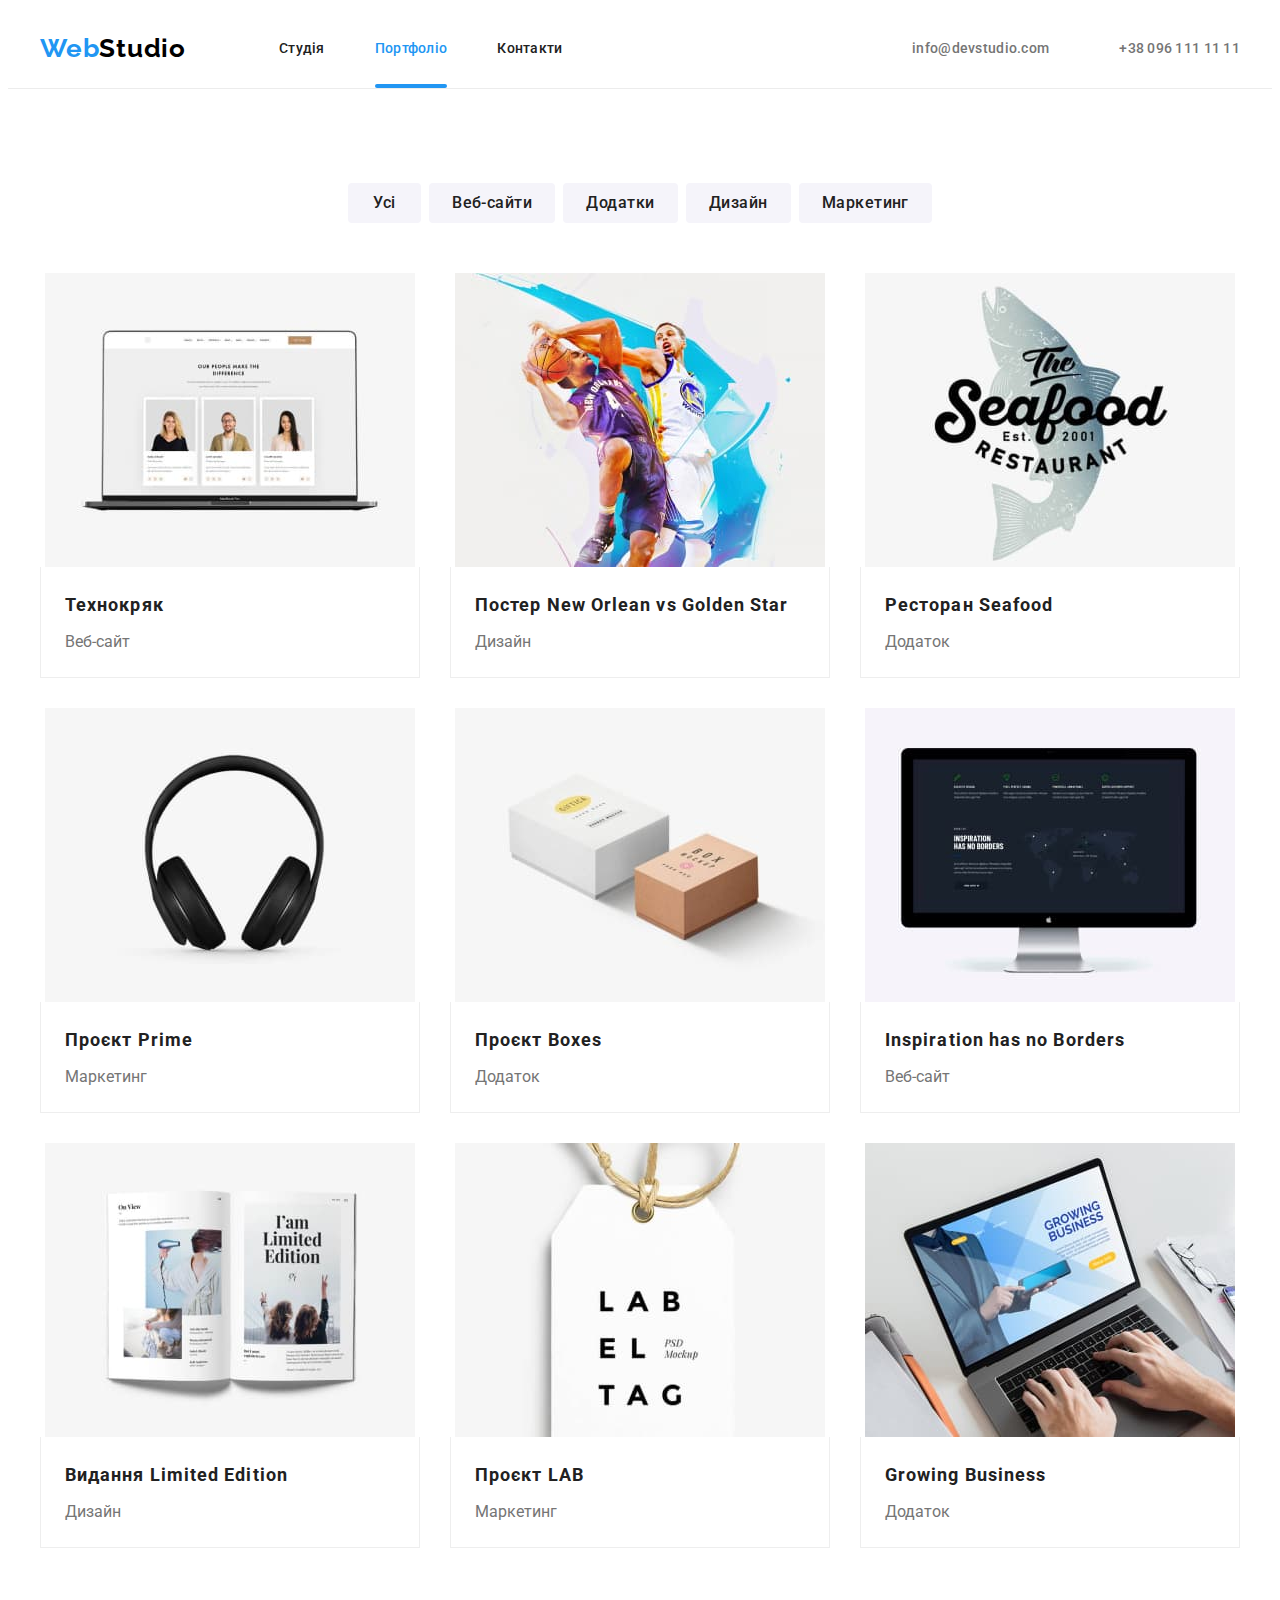
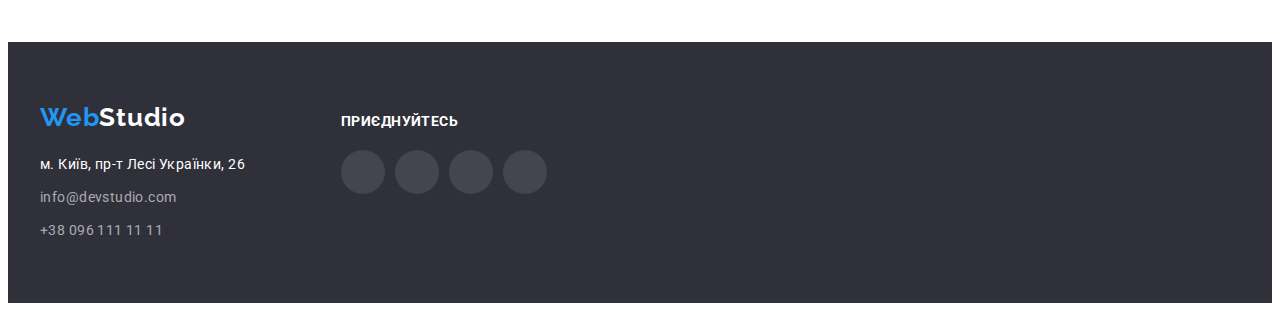
==== commit 321771b5: "Added modal window" ====
--- a/portfolio.html
+++ b/portfolio.html
@@ -375,5 +375,6 @@
         </div>
       </div>
     </footer>
+    <script src="./js/modal.js"></script>
   </body>
 </html>
--- a/css/styles.css
+++ b/css/styles.css
@@ -626,3 +626,53 @@
   border-radius: 2px;
   background-color: var(--accent-color);
 }
+
+/* Modal window */
+
+.backdrop {
+  position: fixed;
+  top: 0;
+  left: 0;
+  width: 100%;
+  height: 100%;
+  opacity: 1;
+  background-color: rgba(0, 0, 0, 0.2);
+}
+
+.backdrop.is-hidden {
+  opacity: 0;
+  pointer-events: none;
+}
+
+.modal {
+  position: absolute;
+  top: 50%;
+  left: 50%;
+  height: 581px;
+  width: 528px;
+  transform: translate(-50%, -50%);
+  border-radius: 4px;
+  box-shadow: 0px 1px 3px rgba(0, 0, 0, 0.12), 0px 1px 1px rgba(0, 0, 0, 0.14),
+    0px 2px 1px rgba(0, 0, 0, 0.2);
+  background-color: var(--white-color);
+}
+
+.modal-button {
+  position: absolute;
+  top: 8px;
+  right: 8px;
+  display: flex;
+  align-items: center;
+  justify-content: center;
+  width: 30px;
+  height: 30px;
+  border-radius: 50%;
+  cursor: pointer;
+  border: 1px solid rgba(0, 0, 0, 0.1);
+  background-color: var(--white-color);
+}
+
+.modal-close-icon {
+  width: 18px;
+  height: 18px;
+}
